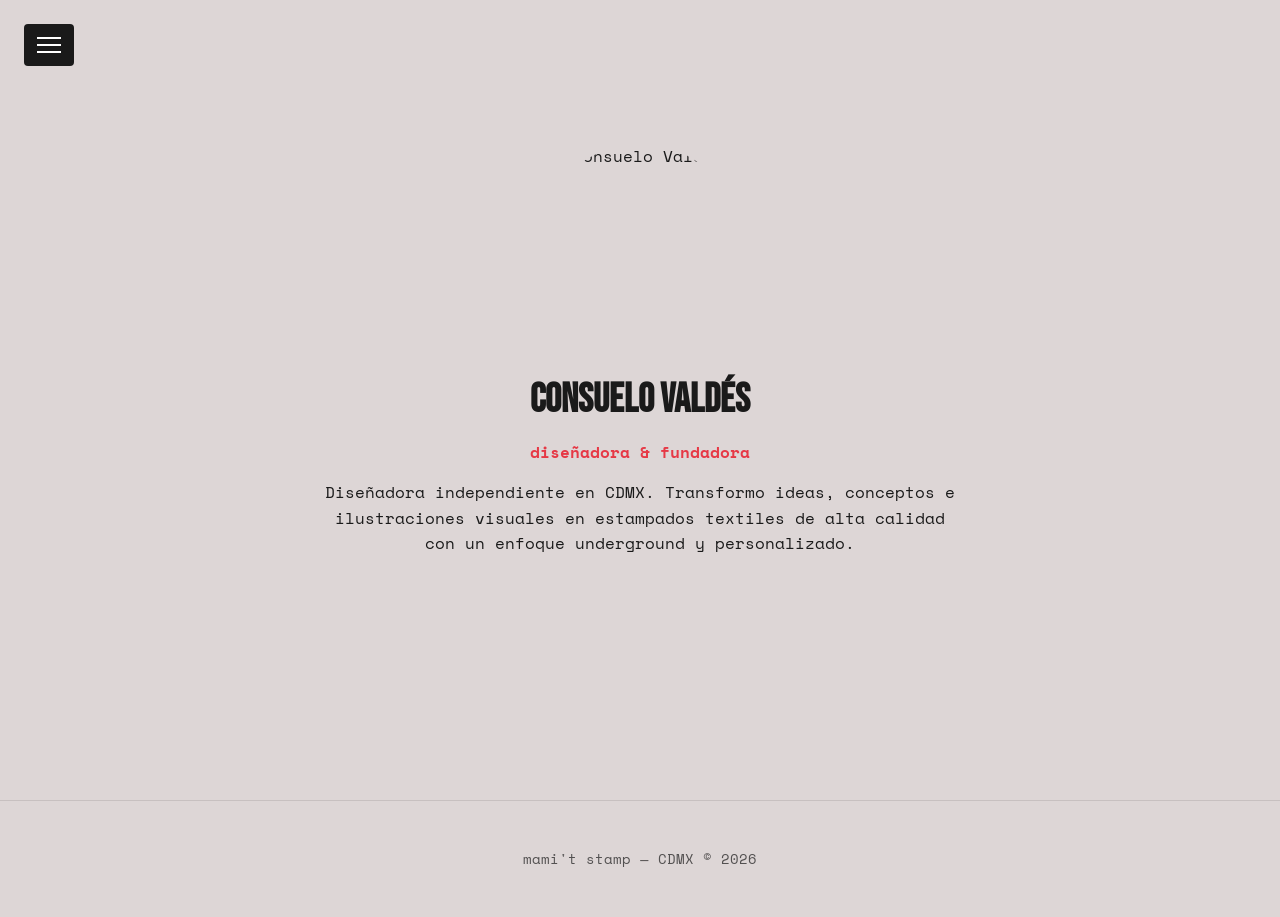
==== disenadora.html @ 3083ab4e "Agrega scripts CDN de GSAP a todas las subpáginas" ====
<!DOCTYPE html>
<html lang="es">
<head>
  <meta charset="UTF-8">
  <meta name="viewport" content="width=device-width, initial-scale=1.0">
  <title>La Diseñadora — mami't stamp</title>
  <link rel="stylesheet" href="css/style.css">
</head>
<body>
  <nav class="navbar">
    <button class="navbar__toggle" id="navToggle" aria-label="Abrir menú">
      <span></span><span></span><span></span>
    </button>
    <div class="navbar__menu" id="navMenu">
      <a href="index.html" class="navbar__link">Inicio</a>
      <a href="quienes-somos.html" class="navbar__link">Qué hacemos</a>
      <a href="disenadora.html" class="navbar__link">La diseñadora</a>
      <a href="portafolio.html" class="navbar__link">Portafolio</a>
      <a href="pedido.html" class="navbar__link navbar__link--cta">Empezar pedido</a>
    </div>
  </nav>

  <main id="app" style="padding-top: 5rem;">
    <section class="designer">
      <img src="assets/img/consuelo.jpg" alt="Consuelo Valdés" class="designer__photo">
      <h2 class="designer__name">Consuelo Valdés</h2>
      <p class="designer__role">diseñadora & fundadora</p>
      <p class="designer__bio">
        Diseñadora independiente en CDMX. Transformo ideas, conceptos e ilustraciones visuales en estampados textiles de alta calidad con un enfoque underground y personalizado.
      </p>
    </section>
  </main>

  <footer class="footer">
    <p class="footer__copy">mami't stamp — CDMX © 2026</p>
  </footer>

  <!-- LIBRERÍAS GSAP Y SCROLLTRIGGER NECESARIAS -->
  <script src="https://cdnjs.cloudflare.com/ajax/libs/gsap/3.12.5/gsap.min.js"></script>
  <script src="https://cdnjs.cloudflare.com/ajax/libs/gsap/3.12.5/ScrollTrigger.min.js"></script>
  <script type="module" src="js/main.js"></script>
</body>
</html>
---- css/style.css ----
@import url('https://fonts.googleapis.com/css2?family=Bebas+Neue&family=Space+Mono:ital,wght@0,400;0,700;1,400&display=swap');

/* ==========================================
   1. VARIABLES Y RESET GLOBAL
   ========================================== */
:root {
  --bg: #ddd6d6;
  --surface: #665d5d;
  --text: #1a1a1a;
  --accent: #e63946;
  --font-display: 'Bebas Neue', 'Impact', sans-serif;
  --font-body: 'Space Mono', monospace, sans-serif;
}

* {
  margin: 0;
  padding: 0;
  box-sizing: border-box;
}

html {
  scroll-behavior: smooth;
}

body {
  background-color: var(--bg);
  color: var(--text);
  font-family: var(--font-body);
  overflow-x: hidden;
}

/* ==========================================
   2. SPLASH SCREEN
   ========================================== */
.splash {
  position: fixed;
  inset: 0;
  background: var(--surface);
  color: #ffffff;
  display: flex;
  flex-direction: column;
  justify-content: center;
  align-items: center;
  z-index: 9999;
}

.splash__title {
  font-family: var(--font-display);
  font-size: clamp(3rem, 8vw, 6rem);
  text-transform: uppercase;
}

.splash__by {
  font-size: 1.2rem;
  opacity: 0.8;
}

/* ==========================================
   3. NAVBAR (Navegación)
   ========================================== */
.navbar {
  position: fixed;
  top: 1.5rem;
  left: 1.5rem;
  z-index: 10000;
}

.navbar__toggle {
  background: #1a1a1a;
  border: none;
  cursor: pointer;
  display: flex;
  flex-direction: column;
  gap: 5px;
  padding: 0.8rem;
  border-radius: 4px;
  position: relative;
  z-index: 10001;
}

.navbar__toggle span {
  display: block;
  width: 24px;
  height: 2px;
  background-color: #ffffff;
  transition: transform 0.3s ease, opacity 0.3s ease;
}

.navbar__toggle.is-open span:nth-child(1) {
  transform: translateY(7px) rotate(45deg);
}

.navbar__toggle.is-open span:nth-child(2) {
  opacity: 0;
}

.navbar__toggle.is-open span:nth-child(3) {
  transform: translateY(-7px) rotate(-45deg);
}

.navbar__menu {
  position: fixed;
  inset: 0;
  background: var(--surface);
  display: flex;
  flex-direction: column;
  justify-content: center;
  align-items: center;
  gap: 2rem;
  opacity: 0;
  pointer-events: none;
  transition: opacity 0.3s ease, transform 0.3s ease;
  transform: translateY(-100%);
  z-index: 9999;
}

.navbar__menu.is-open {
  opacity: 1;
  pointer-events: all;
  transform: translateY(0);
}

.navbar__link {
  color: #ffffff;
  text-decoration: none;
  font-family: var(--font-display);
  font-size: 2.2rem;
  text-transform: uppercase;
  transition: color 0.2s ease;
}

.navbar__link:hover {
  color: var(--accent);
}

.navbar__link--cta {
  color: var(--accent);
}

.navbar__social {
  display: flex;
  gap: 1.5rem;
  margin-top: 1rem;
}

.navbar__social a {
  color: #ffffff;
  text-decoration: none;
}

/* ==========================================
   4. HERO SECTION
   ========================================== */
.hero {
  min-height: 100vh;
  display: flex;
  flex-direction: column;
  justify-content: center;
  align-items: center;
  text-align: center;
  padding: 2rem;
  position: relative;
}

.hero__title {
  font-family: var(--font-display);
  font-size: clamp(3.5rem, 10vw, 8rem);
  text-transform: uppercase;
  line-height: 0.9;
}

.hero__tagline {
  font-size: 1.2rem;
  margin-top: 1rem;
}

.hero__scroll {
  position: absolute;
  bottom: 2rem;
  font-size: 0.9rem;
}

/* ==========================================
   5. ABOUT SECTION
   ========================================== */
.about {
  min-height: 80vh;
  padding: 4rem 2rem;
  display: flex;
  flex-direction: column;
  align-items: center;
  gap: 3rem;
  text-align: center;
}

.about__text {
  font-size: clamp(1.5rem, 3vw, 2.5rem);
  line-height: 1.3;
}

.about__grid {
  display: grid;
  grid-template-columns: repeat(auto-fit, minmax(250px, 1fr));
  gap: 1.5rem;
  width: 100%;
  max-width: 1000px;
}

.about__grid img {
  width: 100%;
  height: 300px;
  object-fit: cover;
}

.about__cta {
  display: inline-block;
  padding: 1rem 2.5rem;
  background: var(--accent);
  color: #ffffff;
  text-decoration: none;
  font-family: var(--font-display);
  font-size: 1.2rem;
}

/* ==========================================
   6. DESIGNER SECTION
   ========================================== */
.designer {
  min-height: 80vh;
  padding: 4rem 2rem;
  display: flex;
  flex-direction: column;
  align-items: center;
  text-align: center;
  gap: 1rem;
  max-width: 700px;
  margin: 0 auto;
}

.designer__photo {
  width: 200px;
  height: 200px;
  border-radius: 50%;
  object-fit: cover;
  margin-bottom: 1rem;
}

.designer__name {
  font-family: var(--font-display);
  font-size: 2.5rem;
}

.designer__role {
  color: var(--accent);
  font-weight: bold;
}

.designer__bio {
  line-height: 1.6;
}

/* ==========================================
   7. PORTFOLIO SECTION
   ========================================== */
.portfolio {
  padding: 4rem 2rem;
  text-align: center;
}

.portfolio__title {
  font-family: var(--font-display);
  font-size: 3rem;
  margin-bottom: 2rem;
}

.portfolio__grid {
  display: grid;
  grid-template-columns: repeat(auto-fit, minmax(280px, 1fr));
  gap: 1.5rem;
  max-width: 1200px;
  margin: 0 auto;
}

.portfolio__grid img {
  width: 100%;
  height: 350px;
  object-fit: cover;
}

/* ==========================================
   8. ORDER SECTION (Formulario)
   ========================================== */
.order {
  min-height: 80vh;
  padding: 4rem 1.5rem;
  display: flex;
  flex-direction: column;
  align-items: center;
  justify-content: center;
  gap: 1.5rem;
  overflow: hidden;
}

.order__title {
  font-family: var(--font-display);
  font-size: clamp(2rem, 5vw, 3.5rem);
  text-align: center;
  color: var(--accent);
}

.order__subtitle {
  font-family: var(--font-body);
  font-size: 0.95rem;
  opacity: 0.8;
  text-align: center;
  color: #1a1a1a;
}

.order__form {
  width: 100%;
  max-width: 600px;
  display: flex;
  flex-direction: column;
  gap: 1.5rem;
  margin-top: 1rem;
}

.order__group {
  display: flex;
  flex-direction: column;
  gap: 0.5rem;
}

.order__grid-fields {
  display: grid;
  grid-template-columns: 1fr 1fr;
  gap: 1rem;
}

@media (max-width: 500px) {
  .order__grid-fields {
    grid-template-columns: 1fr;
  }
}

.order__label {
  font-family: var(--font-body);
  font-size: 0.9rem;
  font-weight: 600;
  color: #d32f2f;
}

.order__options {
  display: flex;
  flex-direction: column;
  gap: 0.6rem;
}

.order__radio {
  display: flex;
  align-items: center;
  gap: 0.8rem;
  cursor: pointer;
  font-size: 0.9rem;
  color: #1a1a1a;
}

.order__radio input[type="radio"] {
  accent-color: var(--accent);
}

.order__input,
.order__select,
.order__textarea {
  width: 100%;
  padding: 0.8rem;
  background: #1a1a1a;
  border: 1px solid rgba(0, 0, 0, 0.2);
  color: #ffffff;
  font-family: var(--font-body);
  font-size: 0.85rem;
}

.order__input::placeholder,
.order__textarea::placeholder {
  color: #888888;
}

.order__input:focus,
.order__select:focus,
.order__textarea:focus {
  outline: 2px solid var(--accent);
}

.order__file-note {
  background: rgba(211, 47, 47, 0.1);
  border-left: 3px solid #d32f2f;
  padding: 0.8rem;
  font-size: 0.8rem;
  line-height: 1.4;
  color: #1a1a1a;
}

.order__submit {
  font-family: var(--font-display);
  font-size: 1.3rem;
  letter-spacing: 0.05em;
  background: #e63946;
  color: #ffffff;
  padding: 1rem 2.5rem;
  border: none;
  cursor: pointer;
  transition: transform 0.2s ease, background 0.2s ease;
  margin-top: 0.5rem;
}

.order__submit:hover {
  transform: scale(1.02);
  background: #d32f2f;
}

/* ==========================================
   9. FOOTER
   ========================================== */
.footer {
  padding: 3rem 1.5rem;
  display: flex;
  flex-direction: column;
  align-items: center;
  gap: 1.5rem;
  border-top: 1px solid rgba(0,0,0,0.1);
}

.footer__social {
  display: flex;
  gap: 2rem;
}

.footer__social a {
  color: var(--text);
  text-decoration: none;
  font-weight: bold;
}

.footer__copy {
  font-size: 0.85rem;
  opacity: 0.7;
}
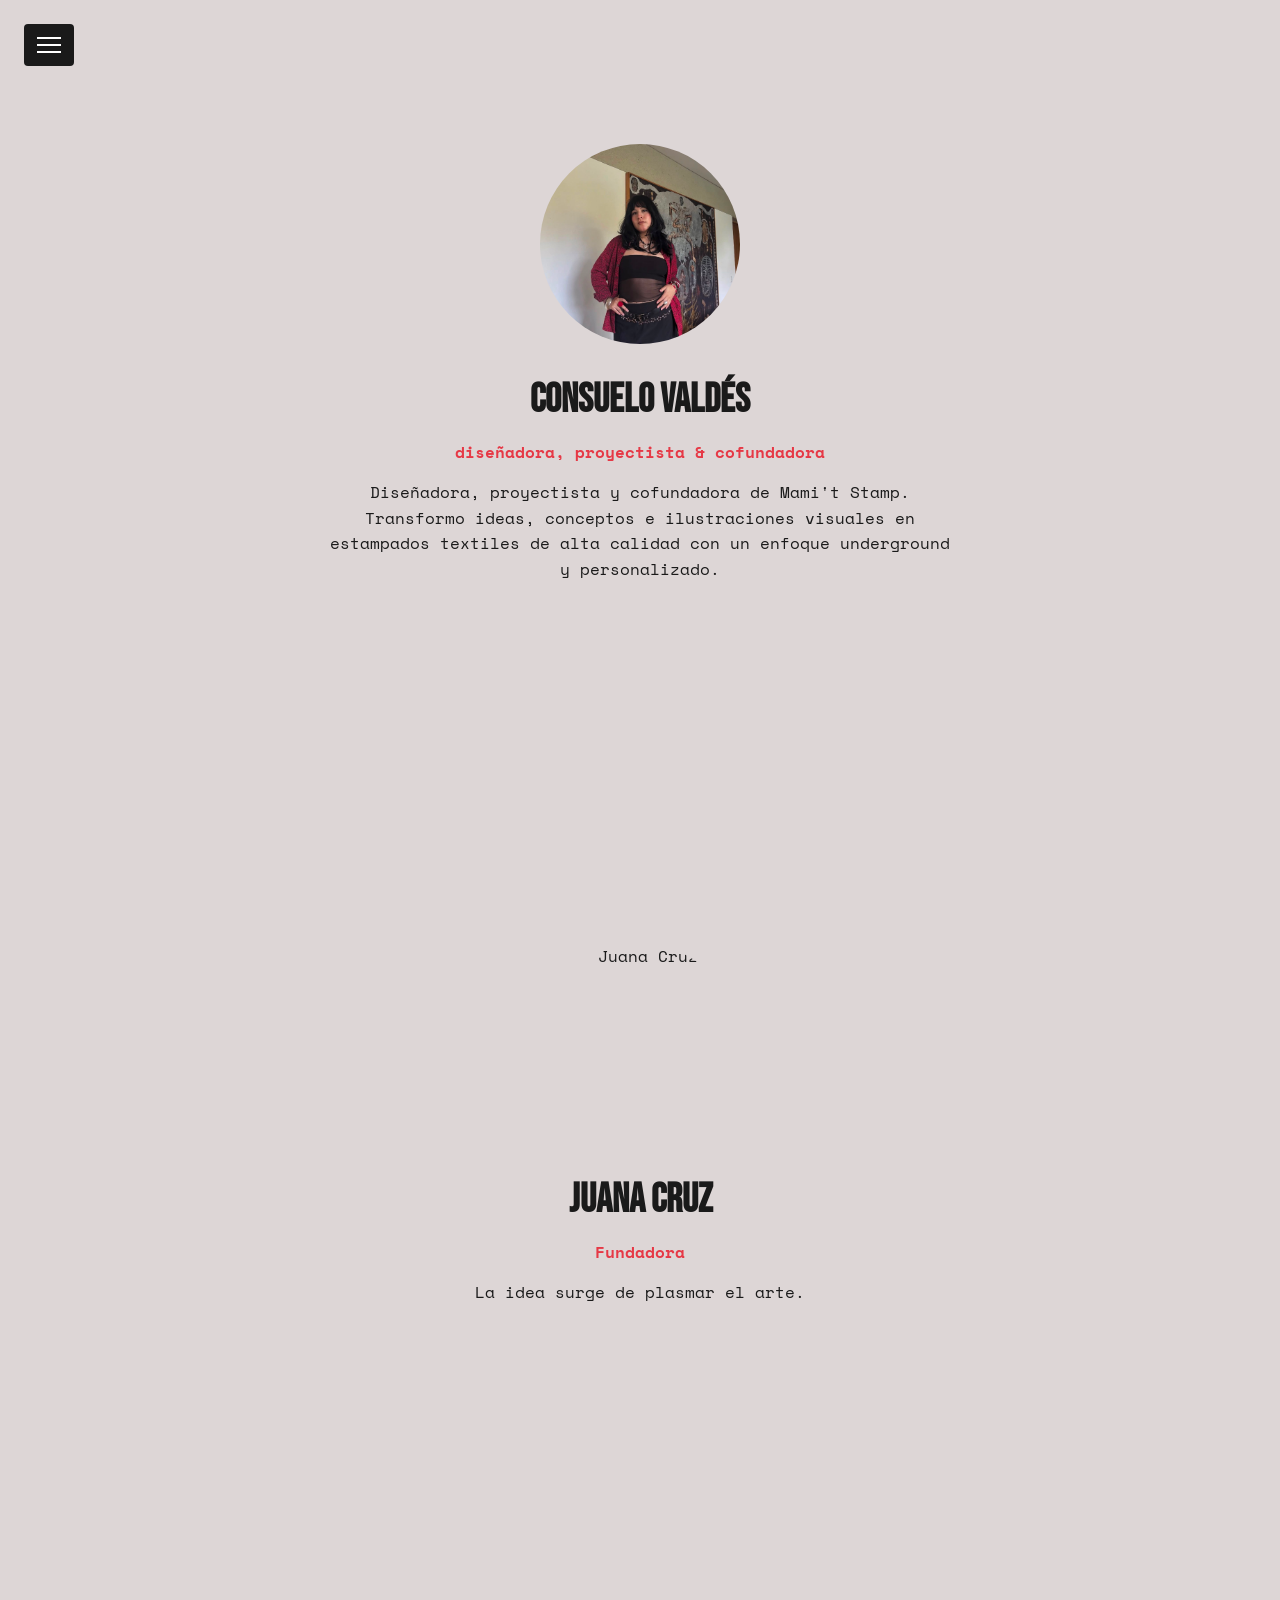
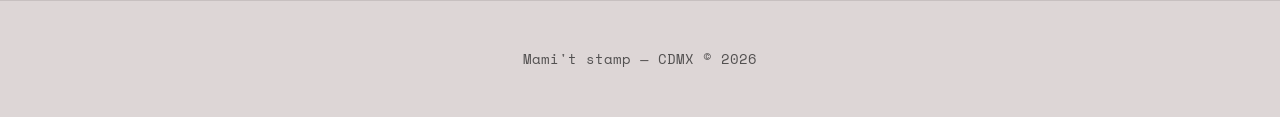
==== commit 442a6b96: "Actualización del sitio" ====
--- a/disenadora.html
+++ b/disenadora.html
@@ -22,17 +22,28 @@
 
   <main id="app" style="padding-top: 5rem;">
     <section class="designer">
-      <img src="assets/img/consuelo.jpg" alt="Consuelo Valdés" class="designer__photo">
+      <img src="img/disenadora/Consu.jpeg" alt="Consuelo Valdés" class="designer__photo">
       <h2 class="designer__name">Consuelo Valdés</h2>
-      <p class="designer__role">diseñadora & fundadora</p>
+      <p class="designer__role">diseñadora, proyectista & cofundadora</p>
       <p class="designer__bio">
-        Diseñadora independiente en CDMX. Transformo ideas, conceptos e ilustraciones visuales en estampados textiles de alta calidad con un enfoque underground y personalizado.
+        Diseñadora, proyectista y cofundadora de Mami't Stamp. Transformo ideas, conceptos e ilustraciones visuales en estampados textiles de alta calidad con un enfoque underground y personalizado.
       </p>
     </section>
   </main>
 
+    <main id="app" style="padding-top: 5rem;">
+        <section class="designer">
+        <img src="img/disenadora/imagen.jpeg" alt="Juana Cruz" class="designer__photo">
+        <h2 class="designer__name">Juana Cruz</h2>
+        <p class="designer__role">Fundadora</p>
+        <p class="designer__bio">
+            La idea surge de plasmar el arte.
+        </p>
+        </section>
+    </main>
+
   <footer class="footer">
-    <p class="footer__copy">mami't stamp — CDMX © 2026</p>
+    <p class="footer__copy">Mami't stamp — CDMX © 2026</p>
   </footer>
 
   <!-- LIBRERÍAS GSAP Y SCROLLTRIGGER NECESARIAS -->
